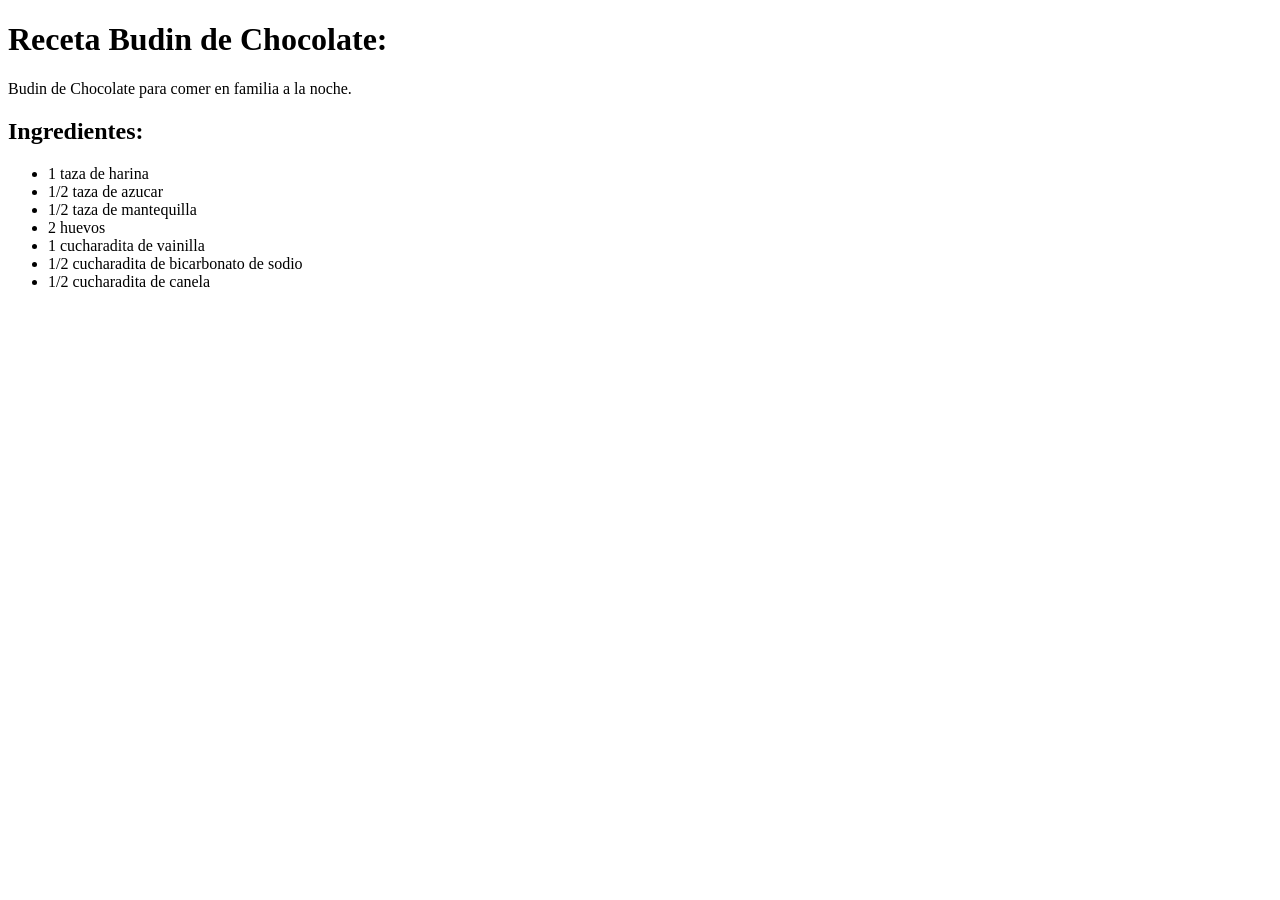
==== index.html @ f6870860 "Primer commit" ====
<!DOCTYPE html>
<html>
    <head>
        <title>Receta Budin de Chocolate</title>
    </head>
    <body>
        <h1>Receta Budin de Chocolate:</h1>
        <p>
            Budin de Chocolate para comer en familia a la noche.
        </p>
        <h2>Ingredientes:</h2>
        <ul>
            <li>1 taza de harina</li>
            <li>1/2 taza de azucar</li>
            <li>1/2 taza de mantequilla</li>
            <li>2 huevos</li>
            <li>1 cucharadita de vainilla</li>
            <li>1/2 cucharadita de bicarbonato de sodio</li>
            <li>1/2 cucharadita de canela</li>
        </ul>
    </body>
</html>
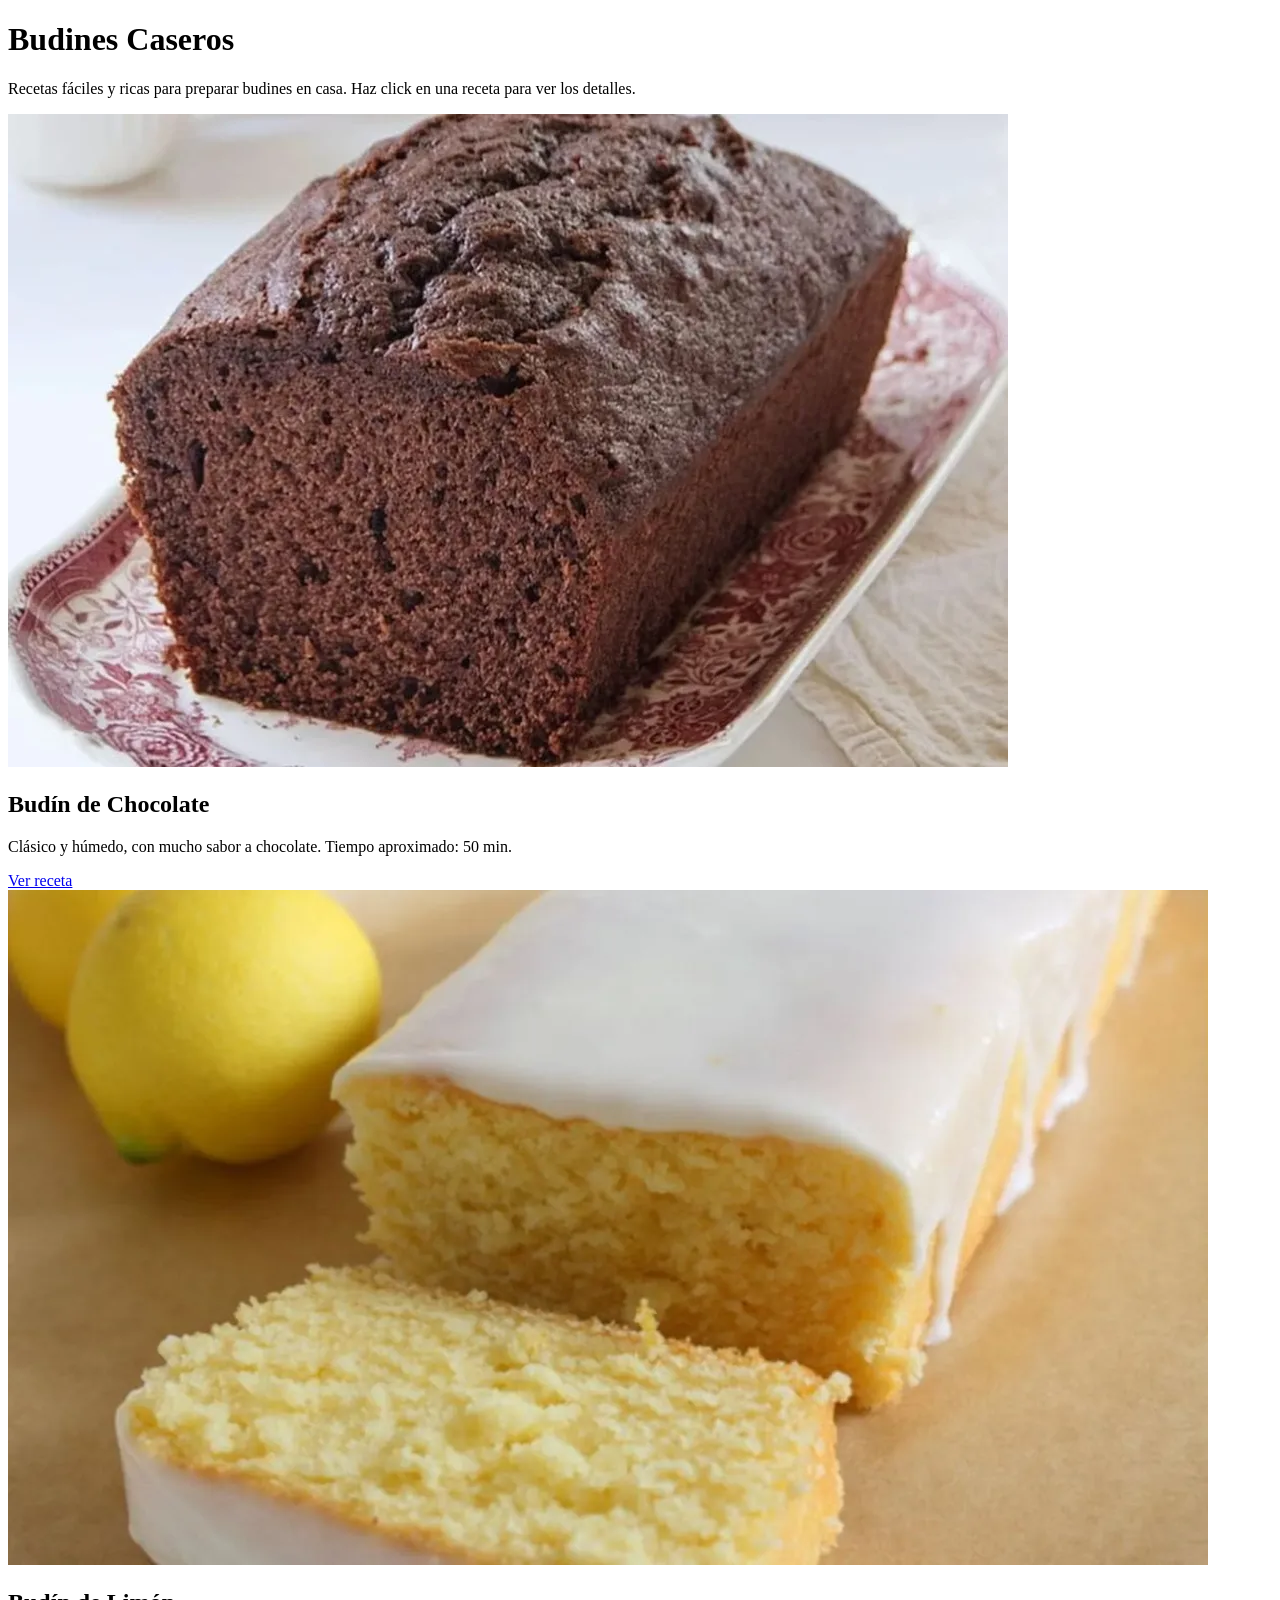
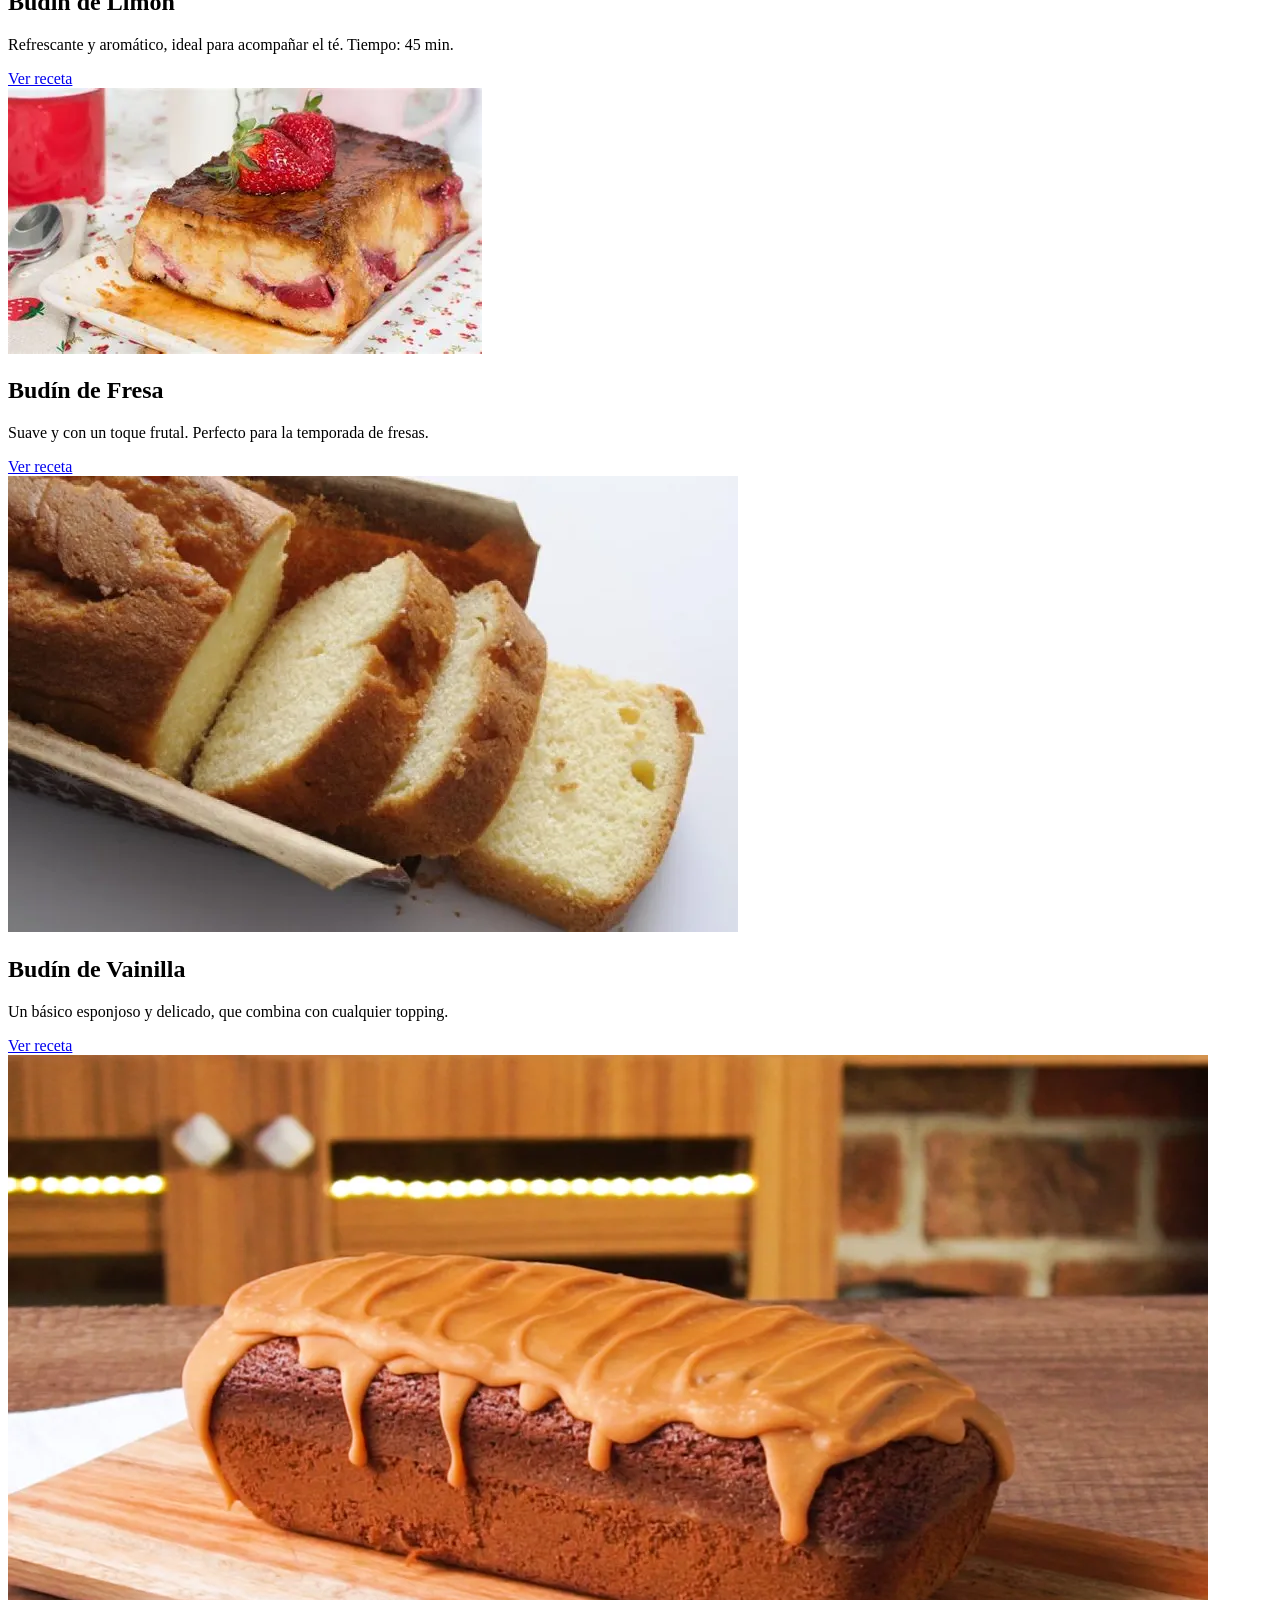
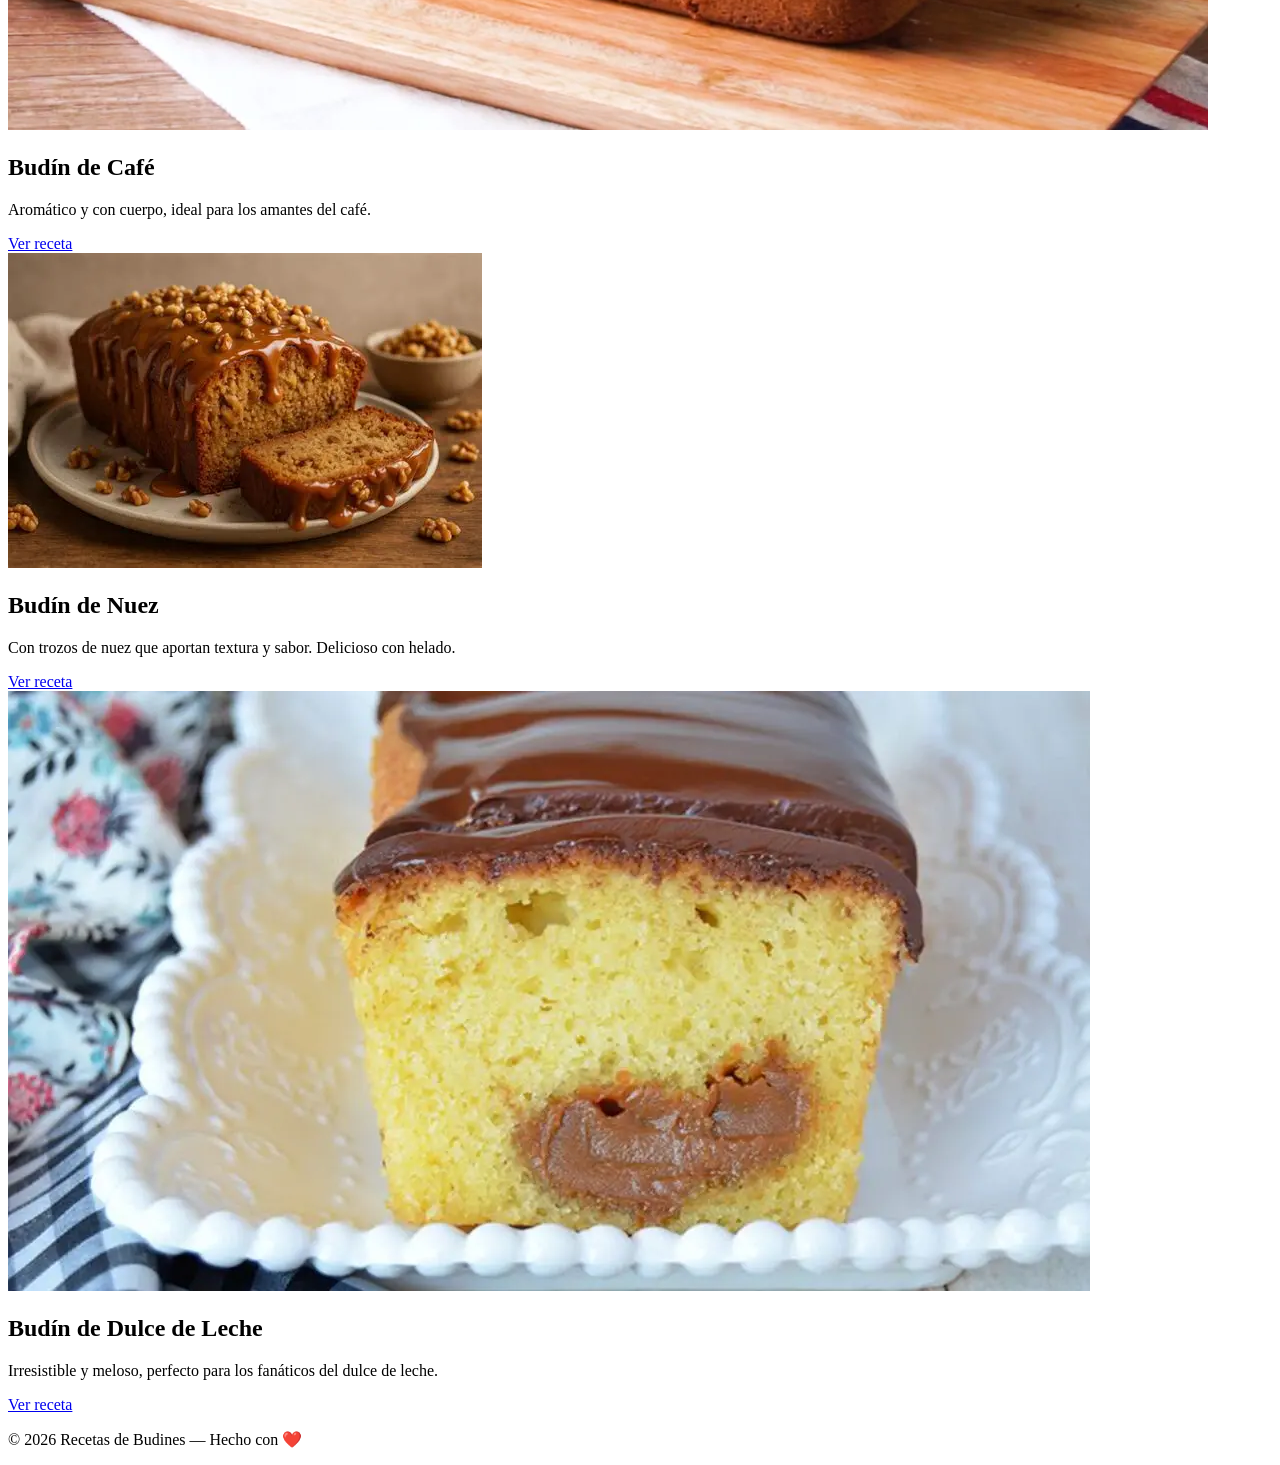
==== commit 4c0f7028: "Actualizacion imagenes y recetas" ====
--- a/index.html
+++ b/index.html
@@ -1,22 +1,86 @@
 <!DOCTYPE html>
-<html>
+<html lang="es">
     <head>
-        <title>Receta Budin de Chocolate</title>
+        <meta charset="utf-8">
+        <meta name="viewport" content="width=device-width, initial-scale=1">
+        <title>Recetas de Budines</title>
+        <link rel="stylesheet" href="CSS/style.css">
     </head>
     <body>
-        <h1>Receta Budin de Chocolate:</h1>
-        <p>
-            Budin de Chocolate para comer en familia a la noche.
-        </p>
-        <h2>Ingredientes:</h2>
-        <ul>
-            <li>1 taza de harina</li>
-            <li>1/2 taza de azucar</li>
-            <li>1/2 taza de mantequilla</li>
-            <li>2 huevos</li>
-            <li>1 cucharadita de vainilla</li>
-            <li>1/2 cucharadita de bicarbonato de sodio</li>
-            <li>1/2 cucharadita de canela</li>
-        </ul>
+        <header class="site-header">
+            <h1>Budines Caseros</h1>
+            <p class="lead">Recetas fáciles y ricas para preparar budines en casa. Haz click en una receta para ver los detalles.</p>
+        </header>
+
+        <main>
+            <section class="recipe-list">
+                <article class="recipe-card">
+                    <img class="thumb" src="imagenes/budin-chocolate.webp" alt="Budín de Chocolate">
+                    <div class="card-body">
+                        <h2>Budín de Chocolate</h2>
+                        <p>Clásico y húmedo, con mucho sabor a chocolate. Tiempo aproximado: 50 min.</p>
+                        <a class="btn" href="BudinChocolate.html">Ver receta</a>
+                    </div>
+                </article>
+
+                <article class="recipe-card">
+                    <img class="thumb" src="imagenes/budin-limon.webp" alt="Budín de Limón">
+                    <div class="card-body">
+                        <h2>Budín de Limón</h2>
+                        <p>Refrescante y aromático, ideal para acompañar el té. Tiempo: 45 min.</p>
+                        <a class="btn" href="BudinLimon.html">Ver receta</a>
+                    </div>
+                </article>
+
+                <article class="recipe-card">
+                    <img class="thumb" src="imagenes/budin-fresa.webp" alt="Budín de Fresa">
+                    <div class="card-body">
+                        <h2>Budín de Fresa</h2>
+                        <p>Suave y con un toque frutal. Perfecto para la temporada de fresas.</p>
+                        <a class="btn" href="BudinFresa.html">Ver receta</a>
+                    </div>
+                </article>
+
+                <article class="recipe-card">
+                    <img class="thumb" src="imagenes/budin-vainilla.webp" alt="Budín de Vainilla">
+                    <div class="card-body">
+                        <h2>Budín de Vainilla</h2>
+                        <p>Un básico esponjoso y delicado, que combina con cualquier topping.</p>
+                        <a class="btn" href="BudinVainilla.html">Ver receta</a>
+                    </div>
+                </article>
+
+                <article class="recipe-card">
+                    <img class="thumb" src="imagenes/como-cafe.webp" alt="Budín de Café">
+                    <div class="card-body">
+                        <h2>Budín de Café</h2>
+                        <p>Aromático y con cuerpo, ideal para los amantes del café.</p>
+                        <a class="btn" href="BudinCafe.html">Ver receta</a>
+                    </div>
+                </article>
+
+                <article class="recipe-card">
+                    <img class="thumb" src="imagenes/budin-nuez.webp" alt="Budín de Nuez">
+                    <div class="card-body">
+                        <h2>Budín de Nuez</h2>
+                        <p>Con trozos de nuez que aportan textura y sabor. Delicioso con helado.</p>
+                        <a class="btn" href="BudinNuez.html">Ver receta</a>
+                    </div>
+                </article>
+
+                <article class="recipe-card">
+                    <img class="thumb" src="imagenes/budin-dulcedeleche.webp" alt="Budín de Dulce de Leche">
+                    <div class="card-body">
+                        <h2>Budín de Dulce de Leche</h2>
+                        <p>Irresistible y meloso, perfecto para los fanáticos del dulce de leche.</p>
+                        <a class="btn" href="BudinDulceDeLeche.html">Ver receta</a>
+                    </div>
+                </article>
+            </section>
+        </main>
+
+        <footer class="site-footer">
+            <p>© 2026 Recetas de Budines — Hecho con ❤️</p>
+        </footer>
     </body>
-</html>+</html>
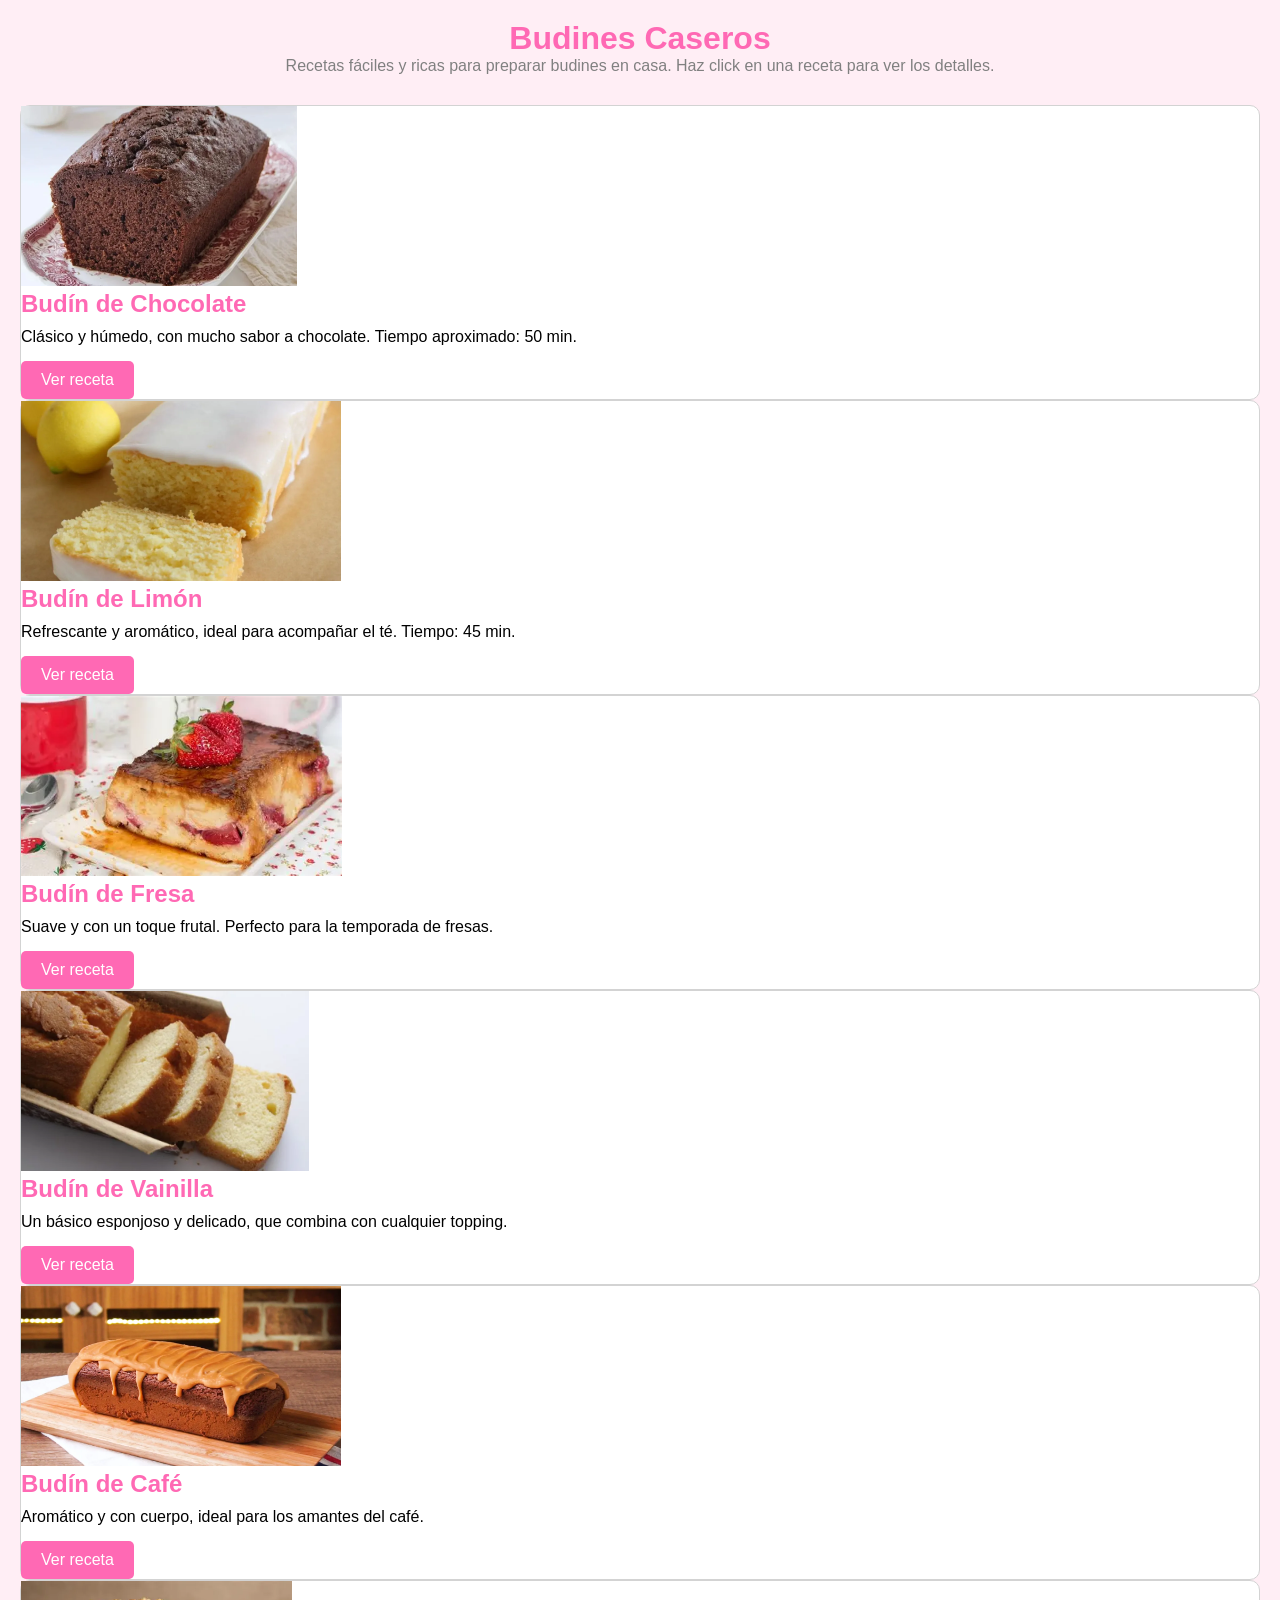
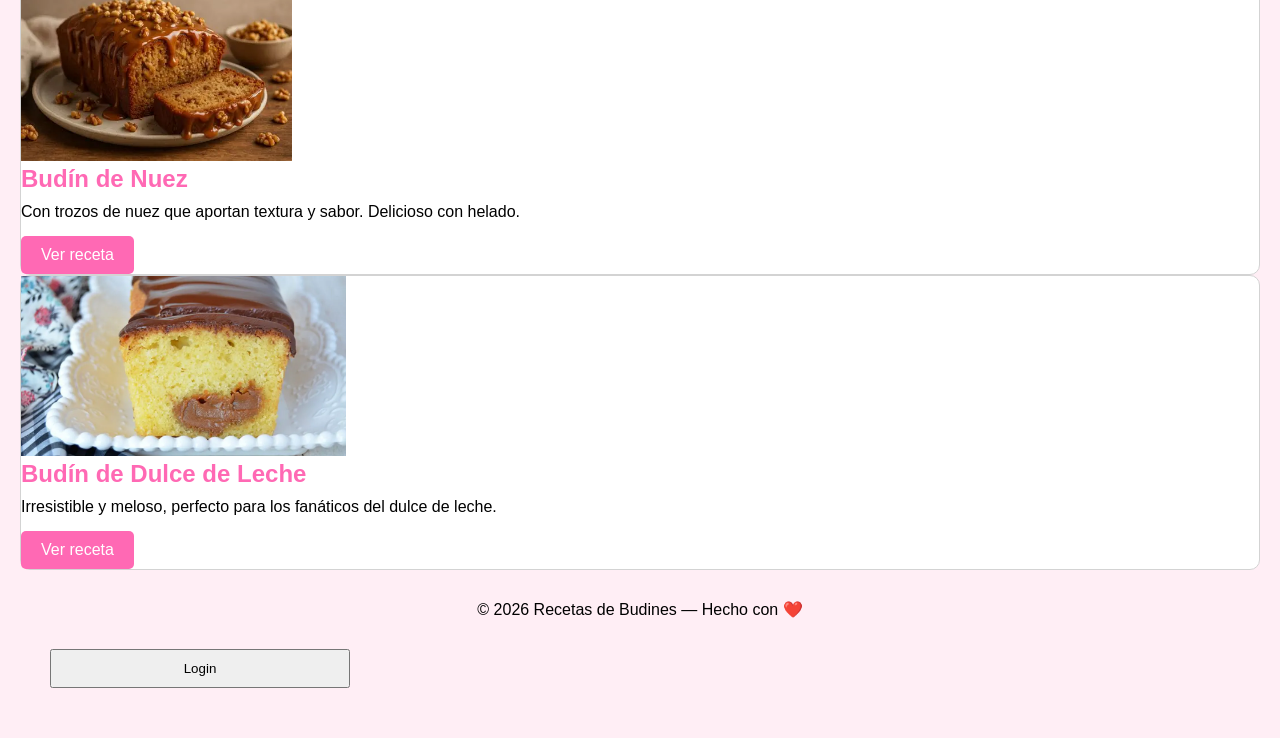
==== commit 6da848db: "Actualizion de pagina" ====
--- a/index.html
+++ b/index.html
@@ -19,7 +19,7 @@
                     <div class="card-body">
                         <h2>Budín de Chocolate</h2>
                         <p>Clásico y húmedo, con mucho sabor a chocolate. Tiempo aproximado: 50 min.</p>
-                        <a class="btn" href="BudinChocolate.html">Ver receta</a>
+                        <a class="btn" href="html/BudinChocolate.html">Ver receta</a>
                     </div>
                 </article>
 
@@ -28,7 +28,7 @@
                     <div class="card-body">
                         <h2>Budín de Limón</h2>
                         <p>Refrescante y aromático, ideal para acompañar el té. Tiempo: 45 min.</p>
-                        <a class="btn" href="BudinLimon.html">Ver receta</a>
+                        <a class="btn" href="html/BudinLimon.html">Ver receta</a>
                     </div>
                 </article>
 
@@ -37,7 +37,7 @@
                     <div class="card-body">
                         <h2>Budín de Fresa</h2>
                         <p>Suave y con un toque frutal. Perfecto para la temporada de fresas.</p>
-                        <a class="btn" href="BudinFresa.html">Ver receta</a>
+                        <a class="btn" href="html/BudinFresa.html">Ver receta</a>
                     </div>
                 </article>
 
@@ -46,7 +46,7 @@
                     <div class="card-body">
                         <h2>Budín de Vainilla</h2>
                         <p>Un básico esponjoso y delicado, que combina con cualquier topping.</p>
-                        <a class="btn" href="BudinVainilla.html">Ver receta</a>
+                        <a class="btn" href="html/BudinVainilla.html">Ver receta</a>
                     </div>
                 </article>
 
@@ -55,7 +55,7 @@
                     <div class="card-body">
                         <h2>Budín de Café</h2>
                         <p>Aromático y con cuerpo, ideal para los amantes del café.</p>
-                        <a class="btn" href="BudinCafe.html">Ver receta</a>
+                        <a class="btn" href="html/BudinCafe.html">Ver receta</a>
                     </div>
                 </article>
 
@@ -64,7 +64,7 @@
                     <div class="card-body">
                         <h2>Budín de Nuez</h2>
                         <p>Con trozos de nuez que aportan textura y sabor. Delicioso con helado.</p>
-                        <a class="btn" href="BudinNuez.html">Ver receta</a>
+                        <a class="btn" href="html/BudinNuez.html">Ver receta</a>
                     </div>
                 </article>
 
@@ -73,7 +73,7 @@
                     <div class="card-body">
                         <h2>Budín de Dulce de Leche</h2>
                         <p>Irresistible y meloso, perfecto para los fanáticos del dulce de leche.</p>
-                        <a class="btn" href="BudinDulceDeLeche.html">Ver receta</a>
+                        <a class="btn" href="html/BudinDulceDeLeche.html">Ver receta</a>
                     </div>
                 </article>
             </section>
@@ -82,5 +82,6 @@
         <footer class="site-footer">
             <p>© 2026 Recetas de Budines — Hecho con ❤️</p>
         </footer>
+        <input type="button" value="Login">
     </body>
 </html>
--- a/CSS/style.css
+++ b/CSS/style.css
@@ -0,0 +1,90 @@
+/* Reiniciar márgenes */
+* {
+    margin: 0;
+    padding: 0;
+    box-sizing: border-box;
+}
+
+/* Página */
+body {
+    font-family: Arial, sans-serif;
+    background-color: #ffeef5;
+    color: black;
+    padding: 20px;
+}
+input{
+  MARGIN: 30px;
+  bording: 1px solid gray;
+  padding: 10px;
+  WIDTH: 300px;
+}
+
+/* Encabezado */
+.site-header {
+    text-align: center;
+    margin-bottom: 30px;
+}
+
+.site-header h1 {
+    color: hotpink;
+}
+
+.lead {
+    color: gray;
+}
+
+
+
+/* Tarjeta */
+.recipe-card {
+    background-color: white;
+    border: 1px solid lightgray;
+    border-radius: 10px;
+}
+
+/* Imagen */
+.thumb {
+    height: 180px;
+    object-fit: cover;
+}
+
+/* Contenido */
+.card-body {
+    padding: 0px;
+}
+
+.card-body h2 {
+    color: hotpink;
+    margin-bottom: 10px;
+}
+
+.card-body p {
+    margin-bottom: 15px;
+}
+
+/* Botón */
+.btn {
+    display: inline-block;
+    background-color: hotpink;
+    color: white;
+    text-decoration: none;
+    padding: 10px 20px;
+    border-radius: 5px;
+}
+
+.btn:hover {
+    background-color: deeppink;
+}
+
+/* Pie de página */
+.site-footer {
+    text-align: center;
+    margin-top: 30px;
+}
+
+/* Responsive */
+@media (max-width: 768px) {
+    .recipe-list {
+        grid-template-columns: 1fr;
+    }
+}
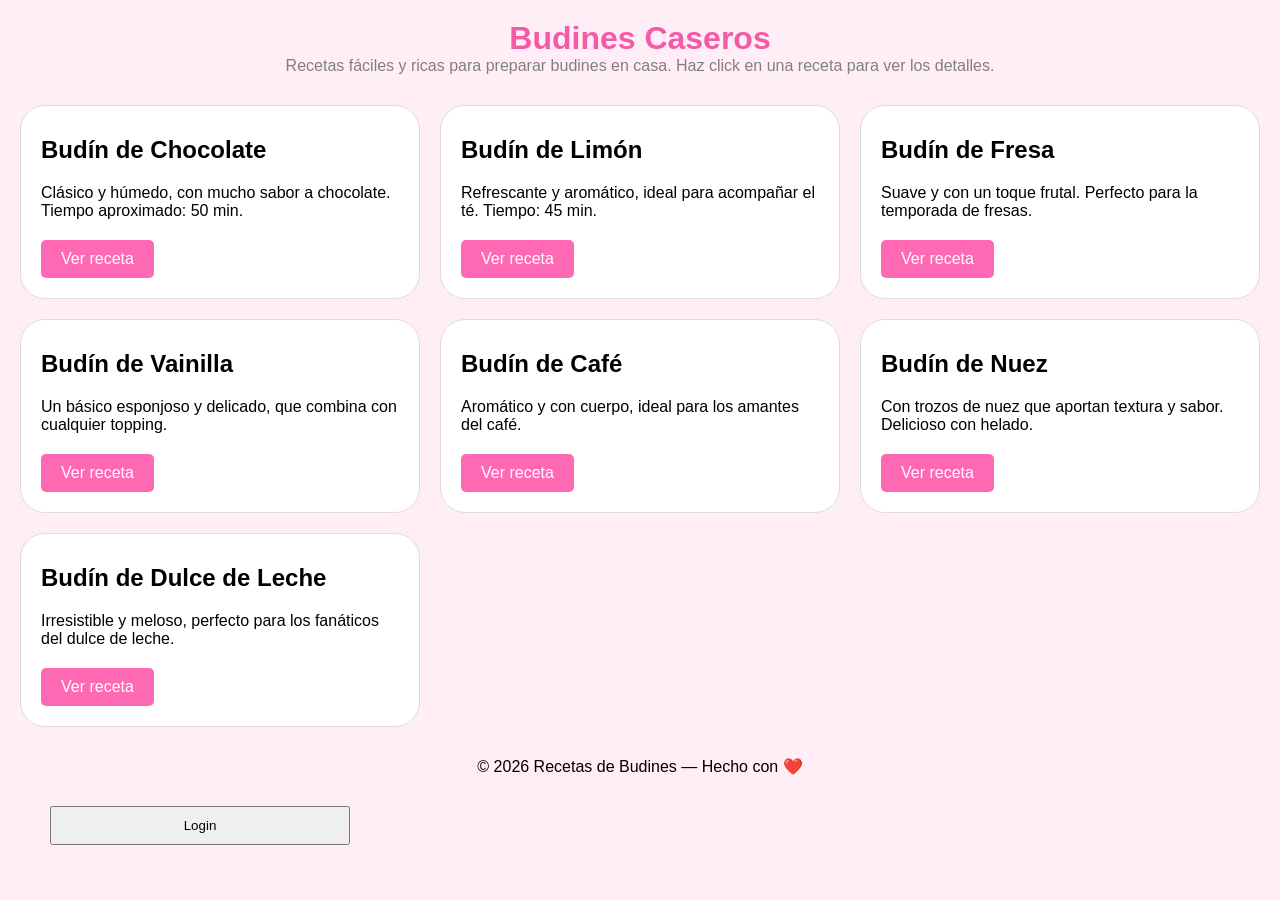
==== commit d2029f93: "Aprendinedo" ====
--- a/index.html
+++ b/index.html
@@ -13,9 +13,8 @@
         </header>
 
         <main>
-            <section class="recipe-list">
-                <article class="recipe-card">
-                    <img class="thumb" src="imagenes/budin-chocolate.webp" alt="Budín de Chocolate">
+            <section class="Listado-recetas">
+                <article class="receta-carta">
                     <div class="card-body">
                         <h2>Budín de Chocolate</h2>
                         <p>Clásico y húmedo, con mucho sabor a chocolate. Tiempo aproximado: 50 min.</p>
@@ -23,8 +22,7 @@
                     </div>
                 </article>
 
-                <article class="recipe-card">
-                    <img class="thumb" src="imagenes/budin-limon.webp" alt="Budín de Limón">
+                <article class="receta-carta">
                     <div class="card-body">
                         <h2>Budín de Limón</h2>
                         <p>Refrescante y aromático, ideal para acompañar el té. Tiempo: 45 min.</p>
@@ -32,8 +30,7 @@
                     </div>
                 </article>
 
-                <article class="recipe-card">
-                    <img class="thumb" src="imagenes/budin-fresa.webp" alt="Budín de Fresa">
+                <article class="receta-carta">
                     <div class="card-body">
                         <h2>Budín de Fresa</h2>
                         <p>Suave y con un toque frutal. Perfecto para la temporada de fresas.</p>
@@ -41,8 +38,7 @@
                     </div>
                 </article>
 
-                <article class="recipe-card">
-                    <img class="thumb" src="imagenes/budin-vainilla.webp" alt="Budín de Vainilla">
+                <article class="receta-carta">
                     <div class="card-body">
                         <h2>Budín de Vainilla</h2>
                         <p>Un básico esponjoso y delicado, que combina con cualquier topping.</p>
@@ -50,8 +46,7 @@
                     </div>
                 </article>
 
-                <article class="recipe-card">
-                    <img class="thumb" src="imagenes/como-cafe.webp" alt="Budín de Café">
+                <article class="receta-carta">
                     <div class="card-body">
                         <h2>Budín de Café</h2>
                         <p>Aromático y con cuerpo, ideal para los amantes del café.</p>
@@ -59,8 +54,7 @@
                     </div>
                 </article>
 
-                <article class="recipe-card">
-                    <img class="thumb" src="imagenes/budin-nuez.webp" alt="Budín de Nuez">
+                <article class="receta-carta">
                     <div class="card-body">
                         <h2>Budín de Nuez</h2>
                         <p>Con trozos de nuez que aportan textura y sabor. Delicioso con helado.</p>
@@ -68,8 +62,7 @@
                     </div>
                 </article>
 
-                <article class="recipe-card">
-                    <img class="thumb" src="imagenes/budin-dulcedeleche.webp" alt="Budín de Dulce de Leche">
+                <article class="receta-carta">
                     <div class="card-body">
                         <h2>Budín de Dulce de Leche</h2>
                         <p>Irresistible y meloso, perfecto para los fanáticos del dulce de leche.</p>
--- a/CSS/style.css
+++ b/CSS/style.css
@@ -26,7 +26,7 @@
 }
 
 .site-header h1 {
-    color: hotpink;
+    color: rgb(245, 90, 167);
 }
 
 .lead {
@@ -36,31 +36,36 @@
 
 
 /* Tarjeta */
-.recipe-card {
-    background-color: white;
-    border: 1px solid lightgray;
-    border-radius: 10px;
+.Listado-recetas {
+    display: grid;
+    grid-template-columns:1fr 1fr 1fr;
+    gap: 20px;
+    
 }
 
 /* Imagen */
 .thumb {
-    height: 180px;
-    object-fit: cover;
+   
 }
 
 /* Contenido */
-.card-body {
-    padding: 0px;
+.receta-carta {
+  background-color: white;
+  border-radius: 25px;
+  border: 1px solid #ddd;
+  padding: 20px;
+  
+
 }
 
 .card-body h2 {
-    color: hotpink;
-    margin-bottom: 10px;
+    padding: 10px 0;
 }
 
 .card-body p {
-    margin-bottom: 15px;
+    padding: 10px 0;
 }
+
 
 /* Botón */
 .btn {
@@ -70,11 +75,10 @@
     text-decoration: none;
     padding: 10px 20px;
     border-radius: 5px;
+    margin-top: 10px;
 }
 
-.btn:hover {
-    background-color: deeppink;
-}
+
 
 /* Pie de página */
 .site-footer {
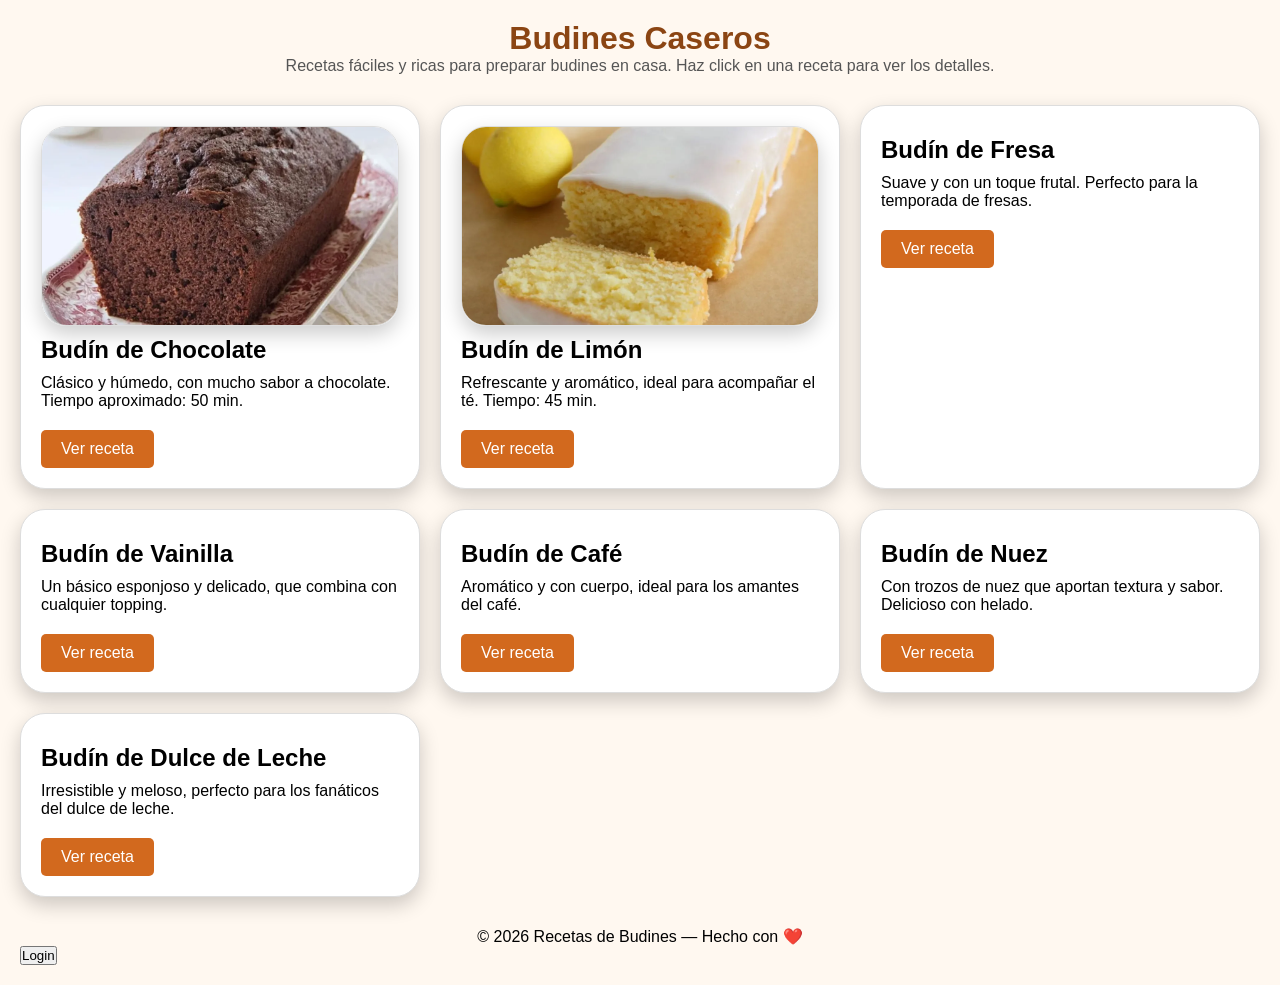
==== commit 1d672ec2: "Imagenes agreagadas" ====
--- a/index.html
+++ b/index.html
@@ -16,6 +16,7 @@
             <section class="Listado-recetas">
                 <article class="receta-carta">
                     <div class="card-body">
+                        <img src="imagenes/budin-chocolate.webp" alt="Budin de Chocolate">
                         <h2>Budín de Chocolate</h2>
                         <p>Clásico y húmedo, con mucho sabor a chocolate. Tiempo aproximado: 50 min.</p>
                         <a class="btn" href="html/BudinChocolate.html">Ver receta</a>
@@ -24,6 +25,7 @@
 
                 <article class="receta-carta">
                     <div class="card-body">
+                        <img src="imagenes/budin-limon.webp" alt="Budin de Limón">
                         <h2>Budín de Limón</h2>
                         <p>Refrescante y aromático, ideal para acompañar el té. Tiempo: 45 min.</p>
                         <a class="btn" href="html/BudinLimon.html">Ver receta</a>
--- a/CSS/style.css
+++ b/CSS/style.css
@@ -7,16 +7,10 @@
 
 /* Página */
 body {
-    font-family: Arial, sans-serif;
-    background-color: #ffeef5;
+    font-family:Tahoma, sans-serif ;
+    background-color: #fff8f0;
     color: black;
     padding: 20px;
-}
-input{
-  MARGIN: 30px;
-  bording: 1px solid gray;
-  padding: 10px;
-  WIDTH: 300px;
 }
 
 /* Encabezado */
@@ -26,27 +20,37 @@
 }
 
 .site-header h1 {
-    color: rgb(245, 90, 167);
+    color: #8b4513;
 }
 
 .lead {
-    color: gray;
+    color: #555;
 }
-
-
+img {
+    width: 100%;
+    height: 200px;
+    object-fit: cover;  /* Recorta la imagen sin deformarla */
+    border-radius: 25px;
+    box-shadow: 0 8px 20px rgba(0,0,0,0.2);
+    margin:auto;
+    border: 1px solid #ddd;
+    display: block;
+}
+.ingredientes {
+    margin-left: 30px;
+    padding: 10px 0;
+}
 
 /* Tarjeta */
 .Listado-recetas {
+
     display: grid;
     grid-template-columns:1fr 1fr 1fr;
     gap: 20px;
     
 }
 
-/* Imagen */
-.thumb {
-   
-}
+
 
 /* Contenido */
 .receta-carta {
@@ -54,23 +58,39 @@
   border-radius: 25px;
   border: 1px solid #ddd;
   padding: 20px;
-  
-
+  box-shadow: 0 8px 20px rgba(0,0,0,0.2);
+  display: flex;
+  flex-direction: column;
 }
 
 .card-body h2 {
-    padding: 10px 0;
+    padding-top: 10px ;
 }
 
 .card-body p {
     padding: 10px 0;
 }
+.ingredientes-container {
+    list-style-type: none;
 
+    
+}
 
+.ingredientes-container ul {
+    list-style-type: none;
+    padding: 10px;
+    margin-left: 700px;
+    margin-top: -200px;
+    background-color: #fff8f0;
+    
+    border-radius: 10px;
+    border: 1px solid #ddd;
+
+}
 /* Botón */
 .btn {
     display: inline-block;
-    background-color: hotpink;
+    background-color: #d2691e;
     color: white;
     text-decoration: none;
     padding: 10px 20px;
